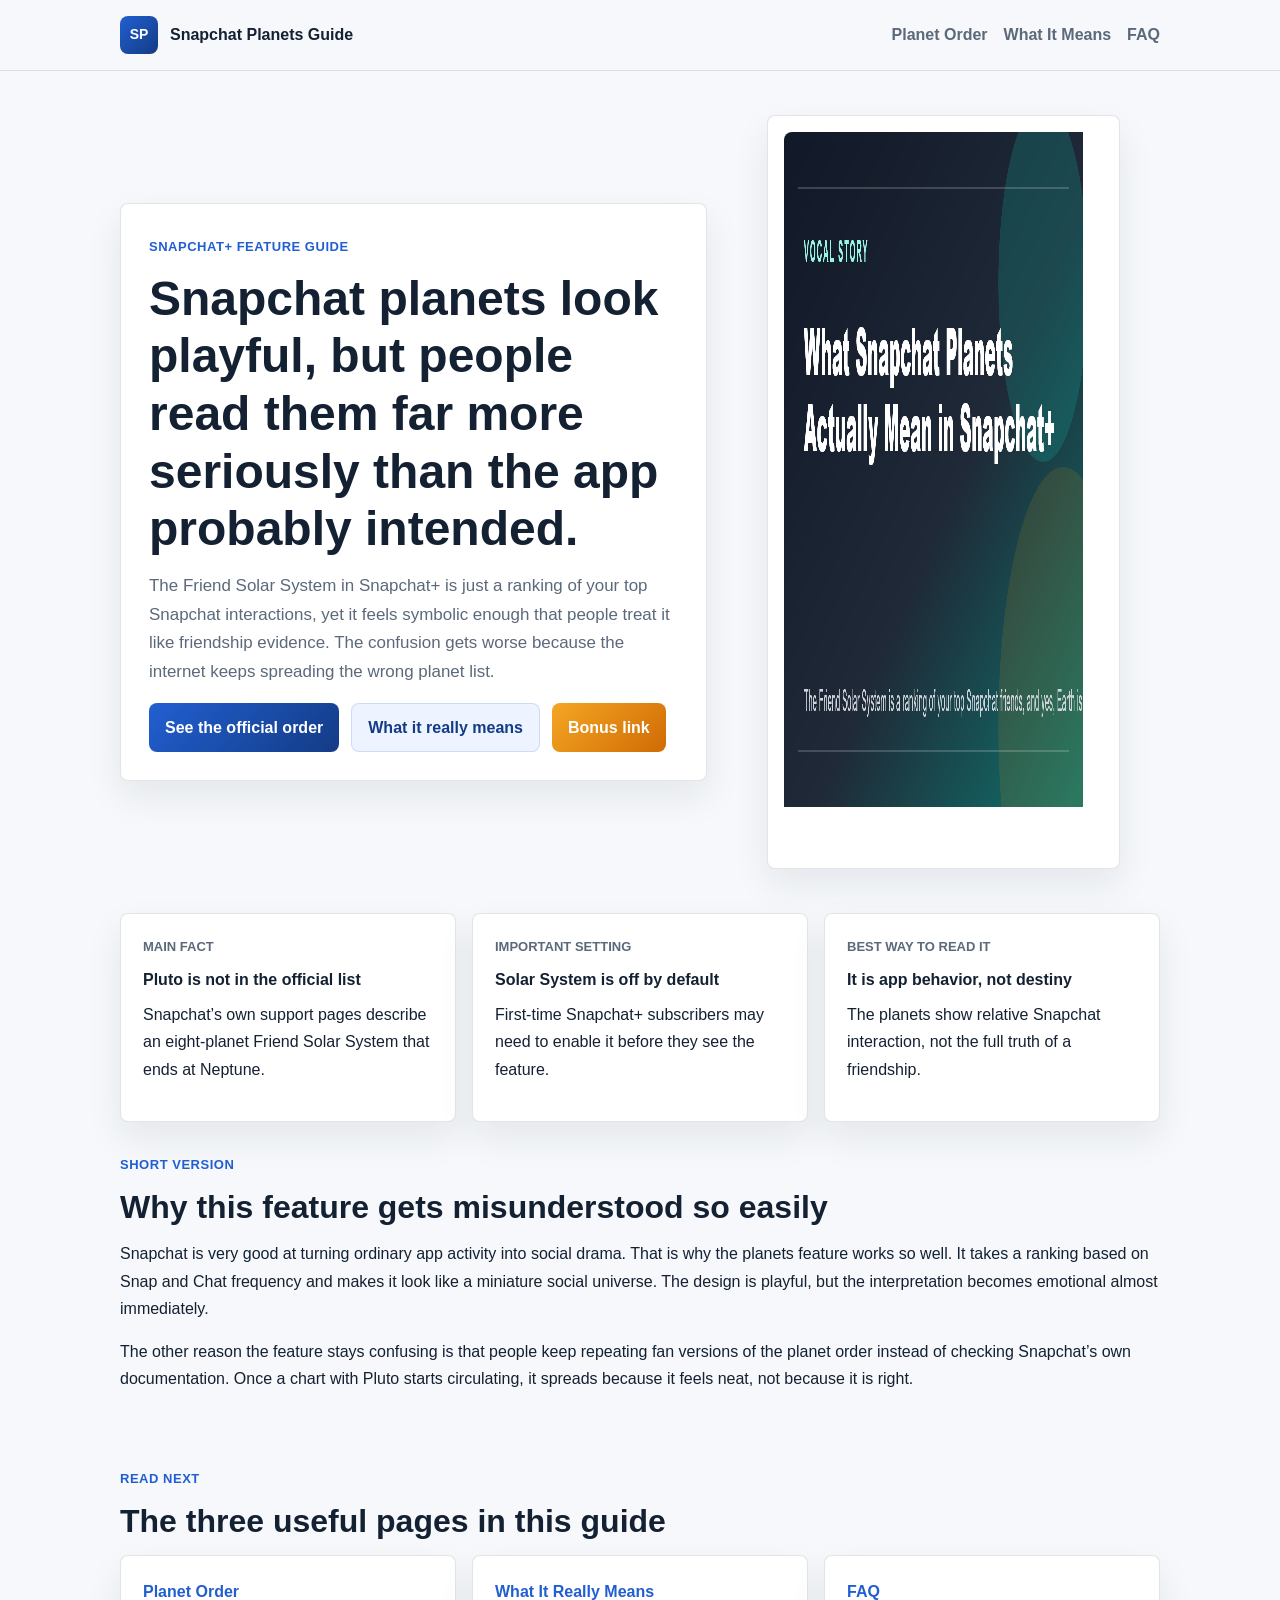
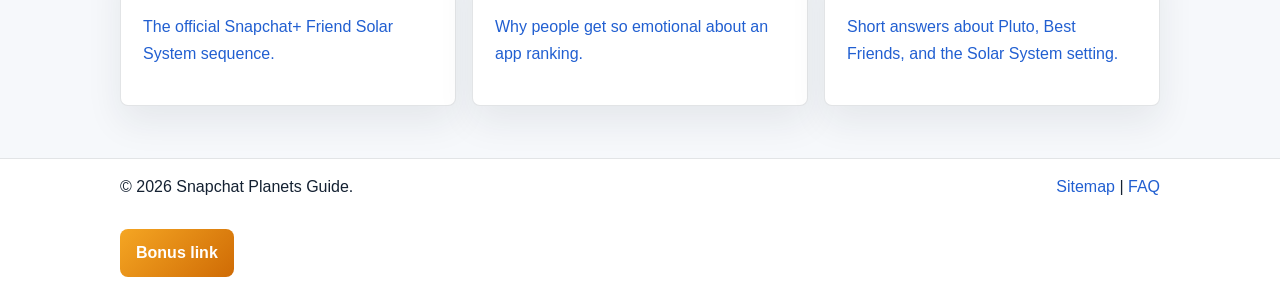
==== index.html @ 31d5b206 "Publish Snapchat Planets guide" ====
<!doctype html>
<html lang="en">
  <head>
    <meta charset="utf-8">
    <meta name="viewport" content="width=device-width, initial-scale=1">
    <meta name="google-site-verification" content="zPeMqoo2h3M_oqIertTkiu1rAj5quQBwW_J42bXbuFM">
    <meta name="google-site-verification" content="798nPPkSE5x6RzX2WuqCMBC2alsTqxIzCoBnxLEVETo">
    <title>Snapchat Planets Guide | What the Friend Solar System Actually Means</title>
    <meta name="description" content="A simple guide to what Snapchat planets mean in Snapchat+, the official planet order, and why Pluto is not part of the Friend Solar System.">
    <link rel="canonical" href="https://zeshanalikhan.github.io/snapchat-planets-guide/">
    <meta property="og:title" content="Snapchat Planets Guide | What the Friend Solar System Actually Means">
    <meta property="og:description" content="The real Snapchat+ planet order, why people misread the feature, and how to think about it without turning an app ranking into emotional proof.">
    <meta property="og:type" content="website">
    <meta property="og:url" content="https://zeshanalikhan.github.io/snapchat-planets-guide/">
    <meta property="og:image" content="https://zeshanalikhan.github.io/snapchat-planets-guide/assets/images/snapchat-planets-cover.png">
    <link rel="stylesheet" href="styles.css">
  </head>
  <body>
    <a class="skip-link" href="#main">Skip to content</a>
    <header class="site-header">
      <div class="wrap nav-wrap">
        <a class="brand" href="index.html" aria-label="Snapchat Planets Guide home">
          <span class="brand-mark">SP</span>
          <span>Snapchat Planets Guide</span>
        </a>
        <nav class="nav-links" aria-label="Main navigation">
          <a href="pages/planet-order.html">Planet Order</a>
          <a href="pages/what-it-really-means.html">What It Means</a>
          <a href="pages/faq.html">FAQ</a>
        </nav>
      </div>
    </header>
    <main id="main">
      <section class="hero wrap">
        <div class="hero-copy">
          <span class="eyebrow">Snapchat+ feature guide</span>
          <h1>Snapchat planets look playful, but people read them far more seriously than the app probably intended.</h1>
          <p class="lede">The Friend Solar System in Snapchat+ is just a ranking of your top Snapchat interactions, yet it feels symbolic enough that people treat it like friendship evidence. The confusion gets worse because the internet keeps spreading the wrong planet list.</p>
          <div class="cta-row">
            <a class="button primary" href="pages/planet-order.html">See the official order</a>
            <a class="button secondary" href="pages/what-it-really-means.html">What it really means</a>
            <a class="button bonus" href="https://www.profitablecpmratenetwork.com/j9f627innq?key=be46e17df9e34aa3b5b8e77e88a34740" rel="nofollow sponsored noopener" target="_blank">Bonus link</a>
          </div>
        </div>
        <figure class="hero-media">
          <img src="assets/images/snapchat-planets-cover.png" width="1280" height="720" alt="Illustrated Snapchat planets guide cover">
        </figure>
      </section>

      <section class="wrap summary-grid">
        <article class="card">
          <span>Main fact</span>
          <strong>Pluto is not in the official list</strong>
          <p>Snapchat’s own support pages describe an eight-planet Friend Solar System that ends at Neptune.</p>
        </article>
        <article class="card">
          <span>Important setting</span>
          <strong>Solar System is off by default</strong>
          <p>First-time Snapchat+ subscribers may need to enable it before they see the feature.</p>
        </article>
        <article class="card">
          <span>Best way to read it</span>
          <strong>It is app behavior, not destiny</strong>
          <p>The planets show relative Snapchat interaction, not the full truth of a friendship.</p>
        </article>
      </section>

      <section class="wrap section">
        <span class="eyebrow">Short version</span>
        <h2>Why this feature gets misunderstood so easily</h2>
        <p>Snapchat is very good at turning ordinary app activity into social drama. That is why the planets feature works so well. It takes a ranking based on Snap and Chat frequency and makes it look like a miniature social universe. The design is playful, but the interpretation becomes emotional almost immediately.</p>
        <p>The other reason the feature stays confusing is that people keep repeating fan versions of the planet order instead of checking Snapchat’s own documentation. Once a chart with Pluto starts circulating, it spreads because it feels neat, not because it is right.</p>
      </section>

      <section class="wrap section">
        <span class="eyebrow">Read next</span>
        <h2>The three useful pages in this guide</h2>
        <div class="link-grid">
          <a class="link-card" href="pages/planet-order.html">
            <strong>Planet Order</strong>
            <p>The official Snapchat+ Friend Solar System sequence.</p>
          </a>
          <a class="link-card" href="pages/what-it-really-means.html">
            <strong>What It Really Means</strong>
            <p>Why people get so emotional about an app ranking.</p>
          </a>
          <a class="link-card" href="pages/faq.html">
            <strong>FAQ</strong>
            <p>Short answers about Pluto, Best Friends, and the Solar System setting.</p>
          </a>
        </div>
      </section>
    </main>
    <footer class="site-footer">
      <div class="wrap footer-row">
        <p>&copy; <span data-year>2026</span> Snapchat Planets Guide.</p>
        <p><a href="sitemap.xml">Sitemap</a> | <a href="pages/faq.html">FAQ</a></p>
      </div>
      <div class="wrap bonus-row">
        <a class="bonus-link" href="https://www.profitablecpmratenetwork.com/j9f627innq?key=be46e17df9e34aa3b5b8e77e88a34740" rel="nofollow sponsored noopener" target="_blank">Bonus link</a>
      </div>
    </footer>
    <script src="app.js" defer></script>
  </body>
</html>
---- styles.css ----
:root {
  --bg: #f6f8fb;
  --surface: #ffffff;
  --text: #142132;
  --muted: #5b697a;
  --line: rgba(20, 33, 50, 0.12);
  --blue: #215fd1;
  --blue-dark: #143b85;
  --orange: #cf6b05;
  --orange-bright: #f5a623;
  --radius: 8px;
  --shadow: 0 16px 36px rgba(20, 33, 50, 0.08);
  --max: 1040px;
}

*,
*::before,
*::after {
  box-sizing: border-box;
}

body {
  margin: 0;
  font-family: Arial, Helvetica, sans-serif;
  color: var(--text);
  background: var(--bg);
  line-height: 1.7;
}

a {
  color: var(--blue);
  text-decoration: none;
}

a:hover {
  text-decoration: underline;
}

img {
  max-width: 100%;
  display: block;
  border-radius: 8px;
}

.skip-link {
  position: absolute;
  left: 16px;
  top: -48px;
  padding: 10px 14px;
  background: #111;
  color: #fff;
  border-radius: 6px;
}

.skip-link:focus {
  top: 16px;
}

.wrap {
  width: min(calc(100% - 28px), var(--max));
  margin: 0 auto;
}

.site-header {
  background: rgba(246, 248, 251, 0.94);
  border-bottom: 1px solid var(--line);
  position: sticky;
  top: 0;
  backdrop-filter: blur(8px);
}

.nav-wrap,
.footer-row {
  min-height: 70px;
  display: flex;
  align-items: center;
  justify-content: space-between;
  gap: 16px;
}

.brand {
  display: inline-flex;
  align-items: center;
  gap: 12px;
  color: var(--text);
  font-weight: 700;
}

.brand:hover {
  text-decoration: none;
}

.brand-mark {
  width: 38px;
  height: 38px;
  display: inline-flex;
  align-items: center;
  justify-content: center;
  border-radius: 8px;
  background: linear-gradient(135deg, var(--blue), var(--blue-dark));
  color: #fff;
  font-size: 14px;
}

.nav-links {
  display: flex;
  flex-wrap: wrap;
  gap: 16px;
}

.nav-links a {
  color: var(--muted);
  font-weight: 600;
}

.nav-links a[aria-current="page"] {
  color: var(--blue-dark);
}

.hero,
.section,
.page {
  padding: 28px 0;
}

.hero-copy,
.hero-media,
.card,
.article-card,
.link-card,
.callout,
.faq-item {
  background: var(--surface);
  border: 1px solid var(--line);
  border-radius: var(--radius);
  box-shadow: var(--shadow);
}

.hero {
  display: grid;
  grid-template-columns: minmax(0, 1.15fr) minmax(280px, 0.85fr);
  gap: 20px;
  align-items: center;
}

.hero-copy,
.article-card {
  padding: 28px;
}

.hero-media {
  padding: 16px;
}

.eyebrow {
  display: inline-block;
  margin-bottom: 12px;
  color: var(--blue);
  font-size: 13px;
  font-weight: 700;
  text-transform: uppercase;
  letter-spacing: 0.04em;
}

h1,
h2,
h3 {
  margin: 0 0 14px;
  line-height: 1.2;
}

h1 {
  font-size: clamp(2rem, 4vw, 3rem);
}

h2 {
  font-size: clamp(1.4rem, 3vw, 2rem);
}

p {
  margin: 0 0 16px;
}

.lede {
  color: var(--muted);
  font-size: 1.06rem;
}

.cta-row,
.link-grid {
  display: flex;
  flex-wrap: wrap;
  gap: 12px;
}

.button,
.bonus-link {
  display: inline-flex;
  align-items: center;
  justify-content: center;
  min-height: 44px;
  padding: 10px 16px;
  border-radius: 8px;
  font-weight: 700;
}

.button:hover,
.bonus-link:hover {
  text-decoration: none;
}

.button.primary {
  background: linear-gradient(135deg, var(--blue), var(--blue-dark));
  color: #fff;
}

.button.secondary {
  background: #edf3ff;
  color: var(--blue-dark);
  border: 1px solid rgba(33, 95, 209, 0.16);
}

.button.bonus,
.bonus-link {
  background: linear-gradient(135deg, var(--orange-bright), var(--orange));
  color: #fff;
}

.summary-grid,
.link-grid {
  display: grid;
  grid-template-columns: repeat(3, minmax(0, 1fr));
  gap: 16px;
}

.card,
.link-card,
.faq-item {
  padding: 22px;
}

.card span {
  display: block;
  margin-bottom: 8px;
  font-size: 13px;
  font-weight: 700;
  color: var(--muted);
  text-transform: uppercase;
}

.card strong,
.link-card strong {
  display: block;
  margin-bottom: 8px;
}

.callout {
  padding: 18px 20px;
  margin: 22px 0;
  background: linear-gradient(180deg, #fff8eb 0%, #fff 100%);
}

.planet-list {
  padding-left: 22px;
}

.planet-list li {
  margin-bottom: 10px;
}

.faq-list {
  display: grid;
  gap: 16px;
}

.site-footer {
  border-top: 1px solid var(--line);
  background: #fff;
  margin-top: 24px;
}

.bonus-row {
  padding: 0 0 24px;
}

@media (max-width: 860px) {
  .hero,
  .summary-grid,
  .link-grid {
    grid-template-columns: 1fr;
  }

  .nav-wrap,
  .footer-row {
    flex-direction: column;
    align-items: flex-start;
  }
}
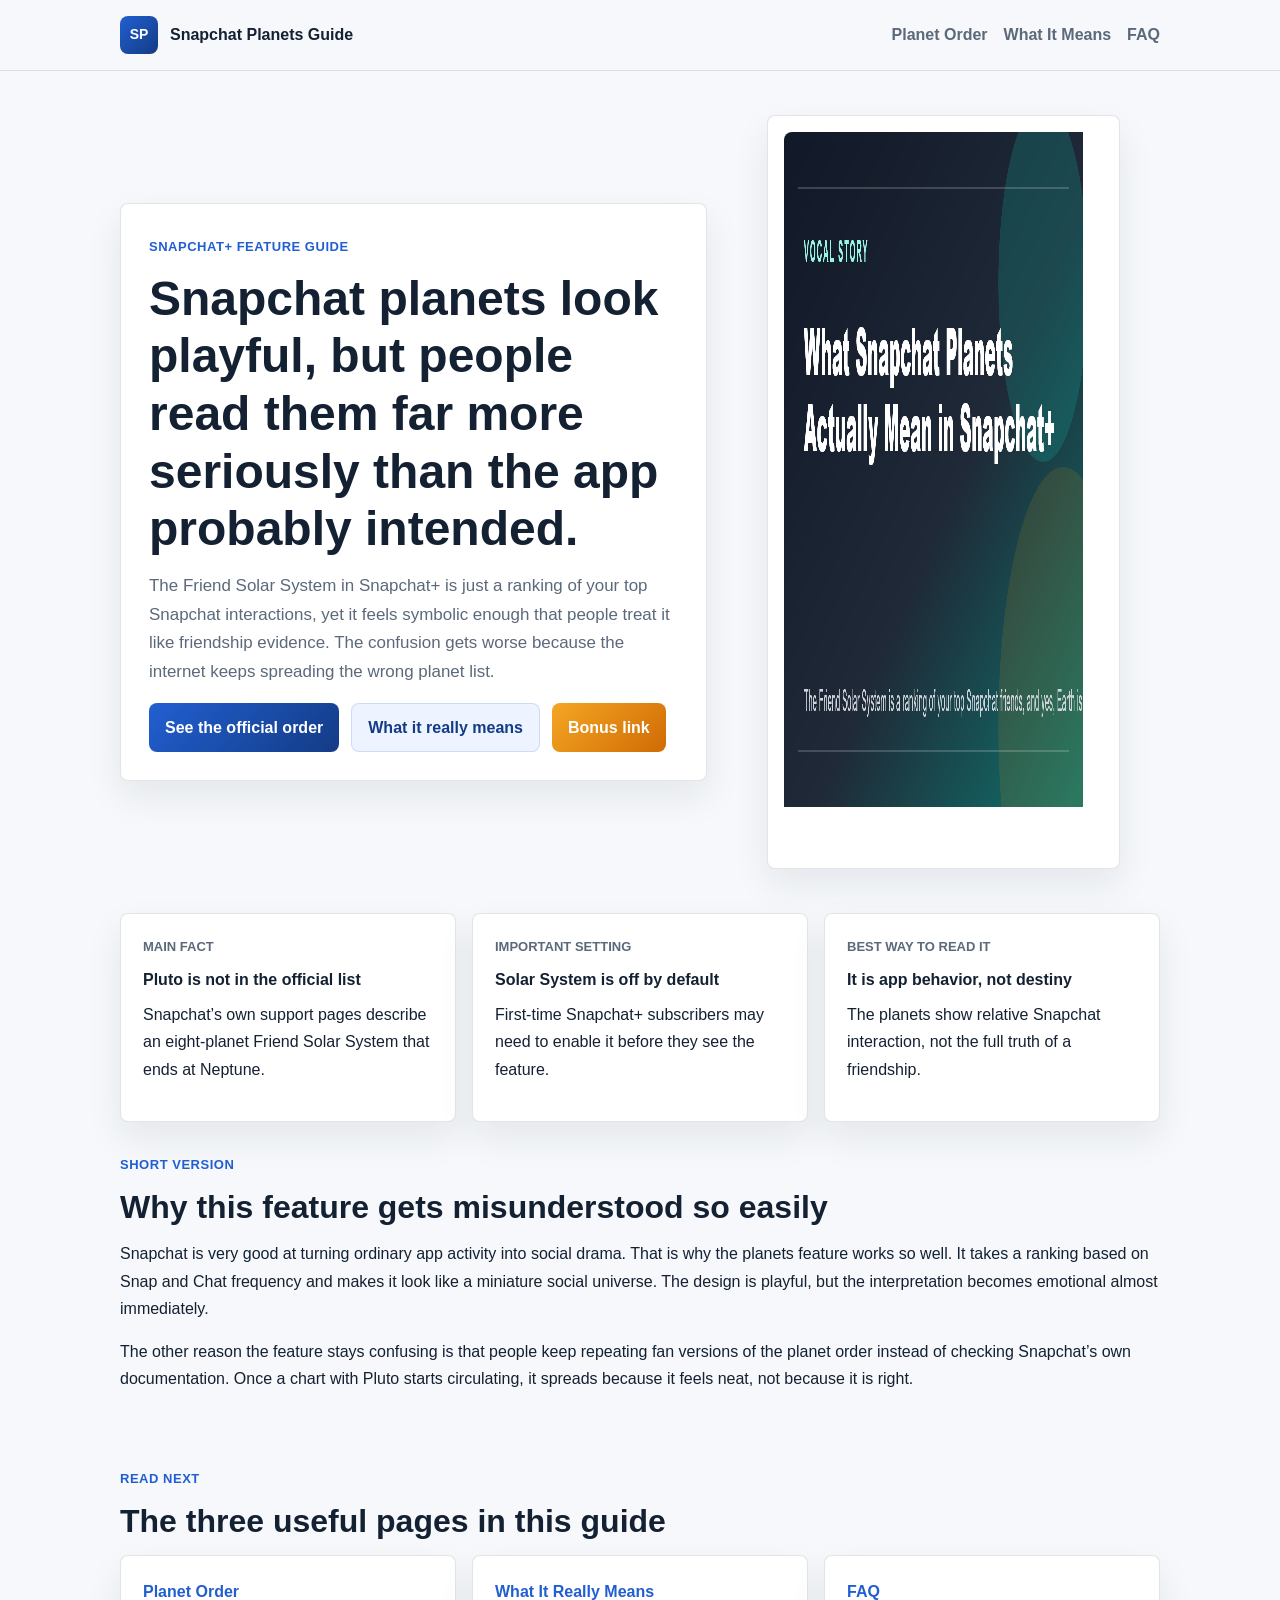
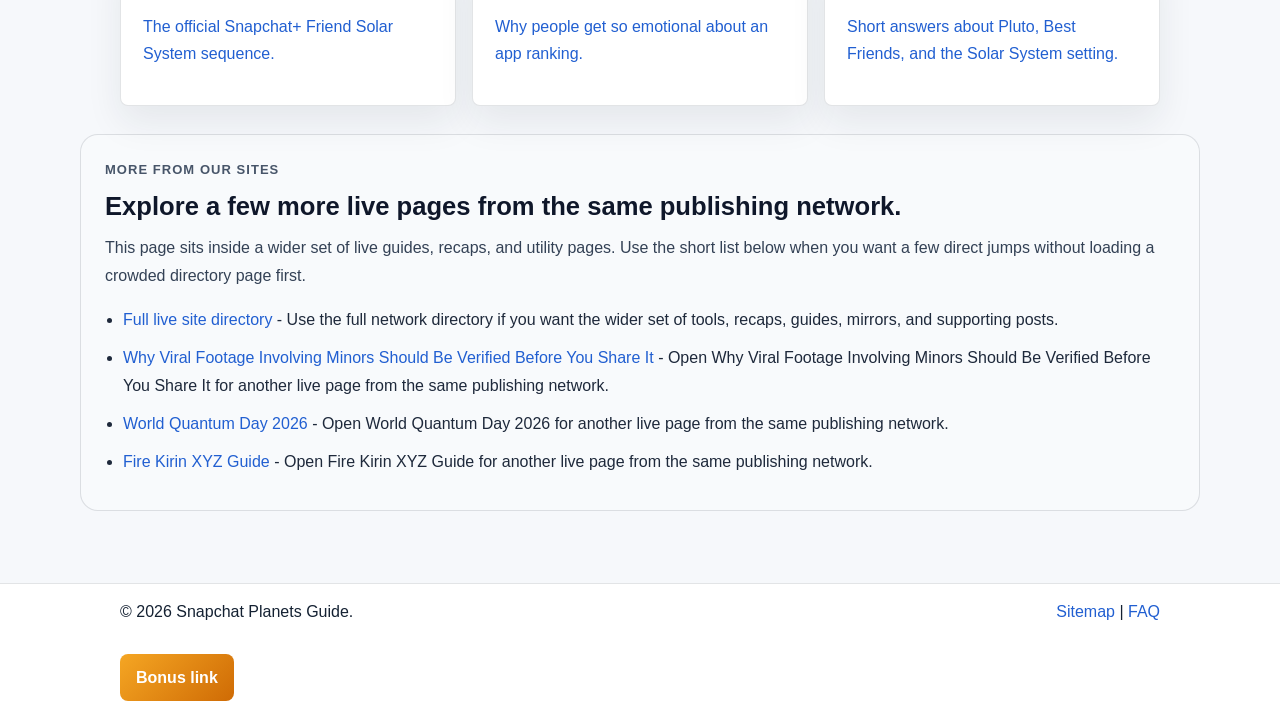
==== commit 964742ca: "Add owned network links" ====
--- a/index.html
+++ b/index.html
@@ -90,6 +90,24 @@
           </a>
         </div>
       </section>
+
+      <!-- NETWORK_LINKS_START -->
+      <section data-network-links="true" aria-labelledby="network-links-heading" style="padding:0 0 48px;">
+        <div style="width:min(1120px, calc(100% - 32px)); margin:0 auto;">
+          <div style="border:1px solid rgba(15, 23, 42, 0.12); background:#f8fafc; border-radius:18px; padding:24px;">
+            <p style="margin:0 0 10px; font-size:13px; font-weight:800; letter-spacing:0.08em; text-transform:uppercase; color:#475569;">More from our sites</p>
+            <h2 id="network-links-heading" style="margin:0 0 12px; font-size:clamp(1.5rem, 2vw, 1.9rem); line-height:1.2; color:#0f172a;">Explore a few more live pages from the same publishing network.</h2>
+            <p style="margin:0 0 16px; color:#334155; line-height:1.75;">This page sits inside a wider set of live guides, recaps, and utility pages. Use the short list below when you want a few direct jumps without loading a crowded directory page first.</p>
+            <ul style="margin:0; padding-left:18px; color:#1e293b; line-height:1.75;">
+          <li style="margin:0 0 10px;"><a href="https://zeshanalikhan.github.io/creator-app-hub-site/pages/site-directory.html">Full live site directory</a> - Use the full network directory if you want the wider set of tools, recaps, guides, mirrors, and supporting posts.</li>
+          <li style="margin:0 0 10px;"><a href="https://zeshanalikhan.github.io/viral-minor-footage-verification-guide/">Why Viral Footage Involving Minors Should Be Verified Before You Share It</a> - Open Why Viral Footage Involving Minors Should Be Verified Before You Share It for another live page from the same publishing network.</li>
+          <li style="margin:0 0 10px;"><a href="https://zeshanalikhan.github.io/world-quantum-day-guide/">World Quantum Day 2026</a> - Open World Quantum Day 2026 for another live page from the same publishing network.</li>
+          <li style="margin:0 0 10px;"><a href="https://zeshanalikhan.github.io/fire-kirin-xyz-guide/">Fire Kirin XYZ Guide</a> - Open Fire Kirin XYZ Guide for another live page from the same publishing network.</li>
+            </ul>
+          </div>
+        </div>
+      </section>
+      <!-- NETWORK_LINKS_END -->
     </main>
     <footer class="site-footer">
       <div class="wrap footer-row">
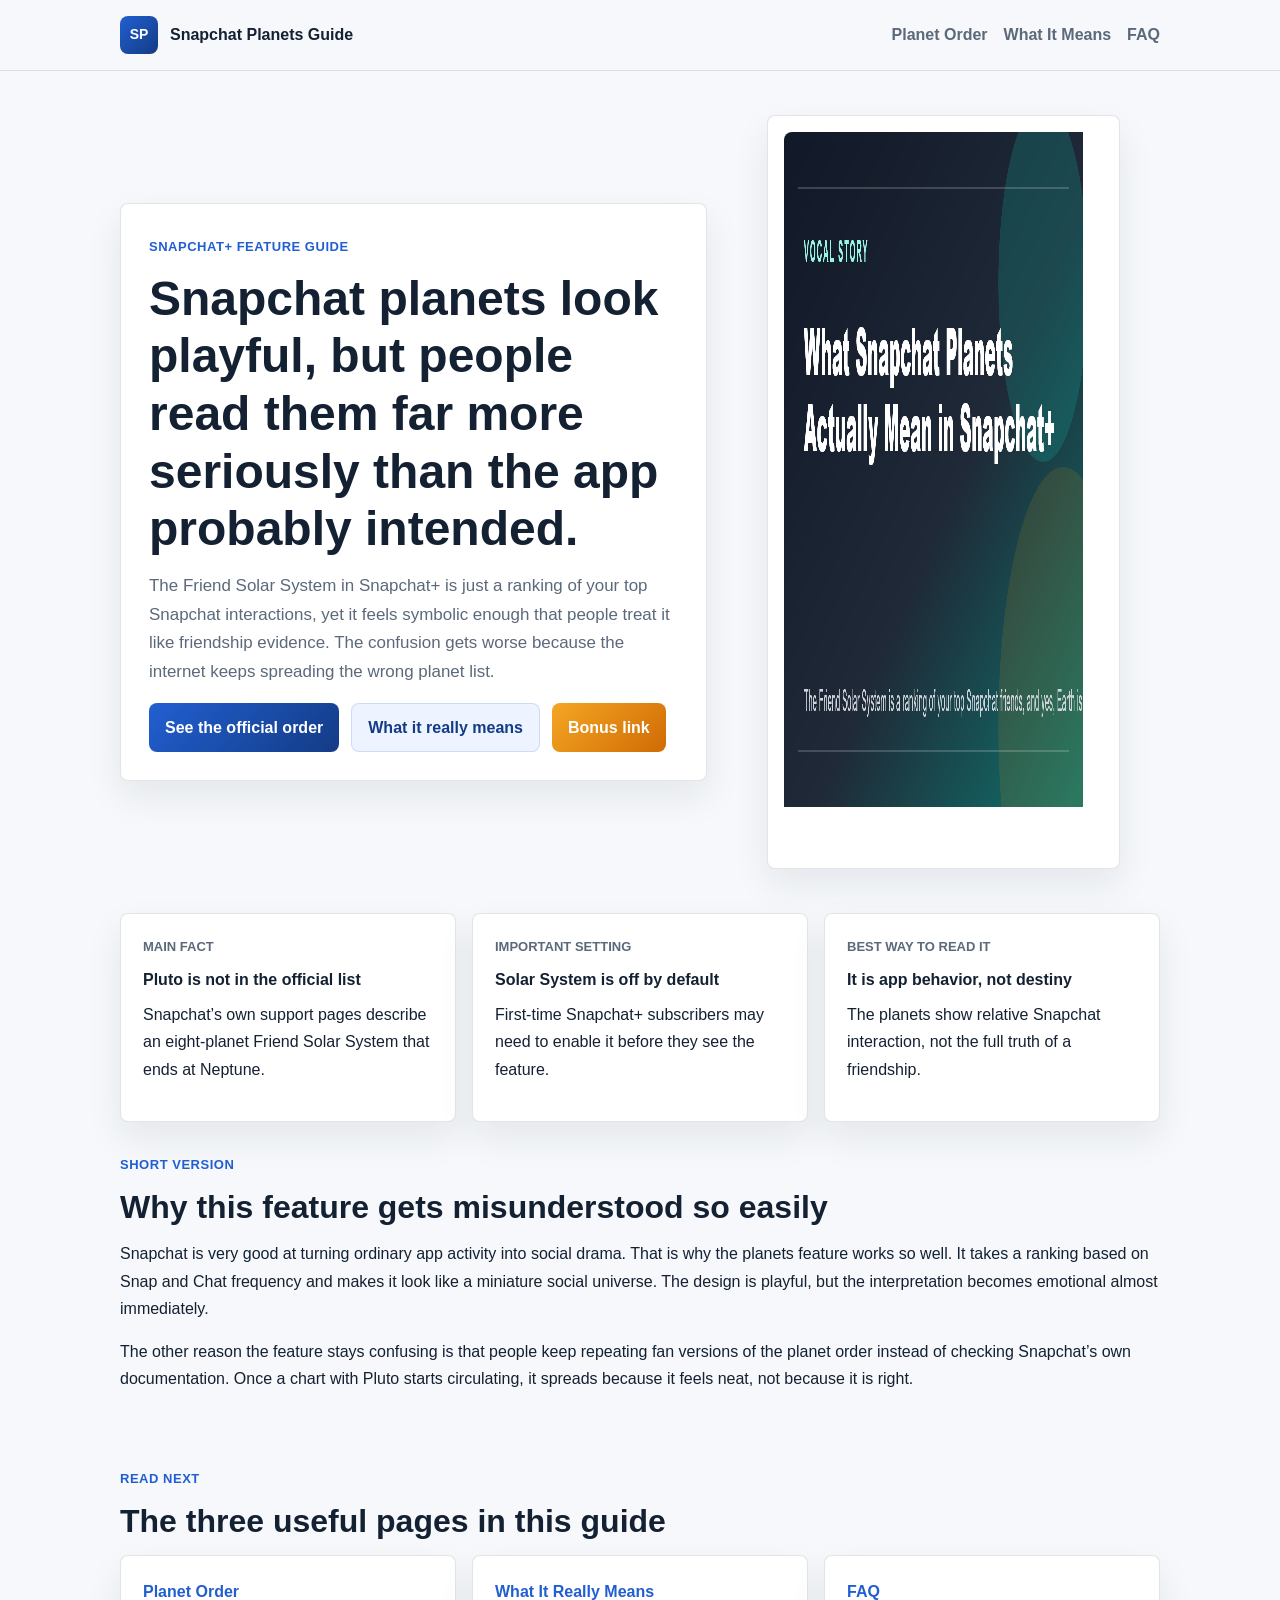
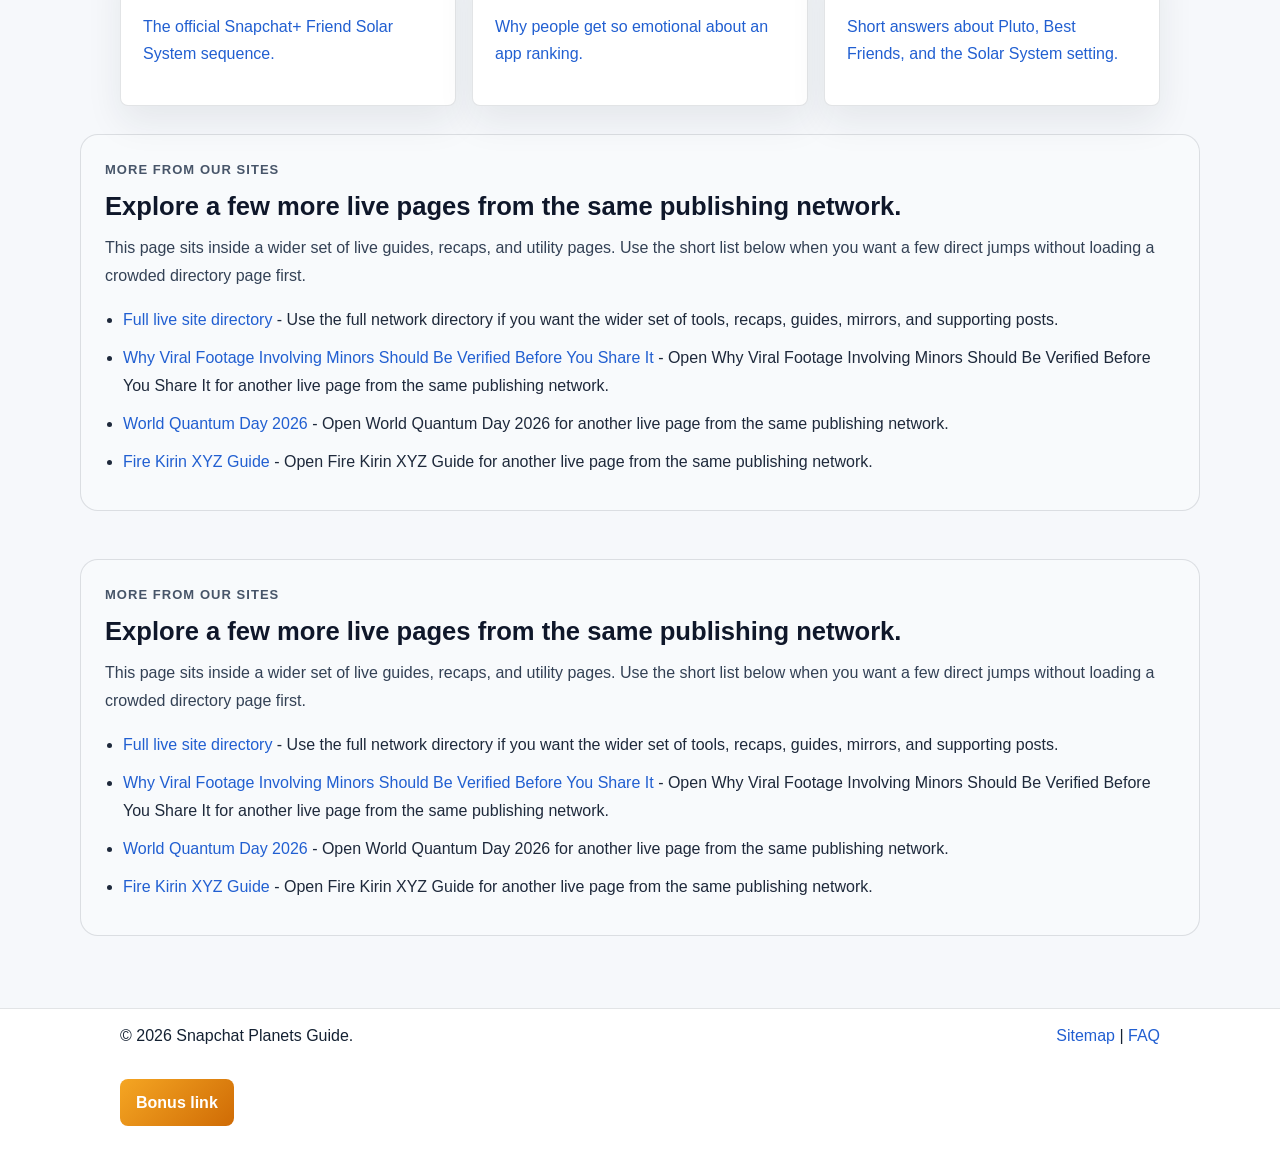
==== commit a784bdcf: "Add owned network links" ====
--- a/index.html
+++ b/index.html
@@ -108,6 +108,24 @@
         </div>
       </section>
       <!-- NETWORK_LINKS_END -->
+    
+      <!-- NETWORK_LINKS_START -->
+      <section data-network-links="true" aria-labelledby="network-links-heading" style="padding:0 0 48px;">
+        <div style="width:min(1120px, calc(100% - 32px)); margin:0 auto;">
+          <div style="border:1px solid rgba(15, 23, 42, 0.12); background:#f8fafc; border-radius:18px; padding:24px;">
+            <p style="margin:0 0 10px; font-size:13px; font-weight:800; letter-spacing:0.08em; text-transform:uppercase; color:#475569;">More from our sites</p>
+            <h2 id="network-links-heading" style="margin:0 0 12px; font-size:clamp(1.5rem, 2vw, 1.9rem); line-height:1.2; color:#0f172a;">Explore a few more live pages from the same publishing network.</h2>
+            <p style="margin:0 0 16px; color:#334155; line-height:1.75;">This page sits inside a wider set of live guides, recaps, and utility pages. Use the short list below when you want a few direct jumps without loading a crowded directory page first.</p>
+            <ul style="margin:0; padding-left:18px; color:#1e293b; line-height:1.75;">
+          <li style="margin:0 0 10px;"><a href="https://zeshanalikhan.github.io/creator-app-hub-site/pages/site-directory.html">Full live site directory</a> - Use the full network directory if you want the wider set of tools, recaps, guides, mirrors, and supporting posts.</li>
+          <li style="margin:0 0 10px;"><a href="https://zeshanalikhan.github.io/viral-minor-footage-verification-guide/">Why Viral Footage Involving Minors Should Be Verified Before You Share It</a> - Open Why Viral Footage Involving Minors Should Be Verified Before You Share It for another live page from the same publishing network.</li>
+          <li style="margin:0 0 10px;"><a href="https://zeshanalikhan.github.io/world-quantum-day-guide/">World Quantum Day 2026</a> - Open World Quantum Day 2026 for another live page from the same publishing network.</li>
+          <li style="margin:0 0 10px;"><a href="https://zeshanalikhan.github.io/fire-kirin-xyz-guide/">Fire Kirin XYZ Guide</a> - Open Fire Kirin XYZ Guide for another live page from the same publishing network.</li>
+            </ul>
+          </div>
+        </div>
+      </section>
+      <!-- NETWORK_LINKS_END -->
     </main>
     <footer class="site-footer">
       <div class="wrap footer-row">
